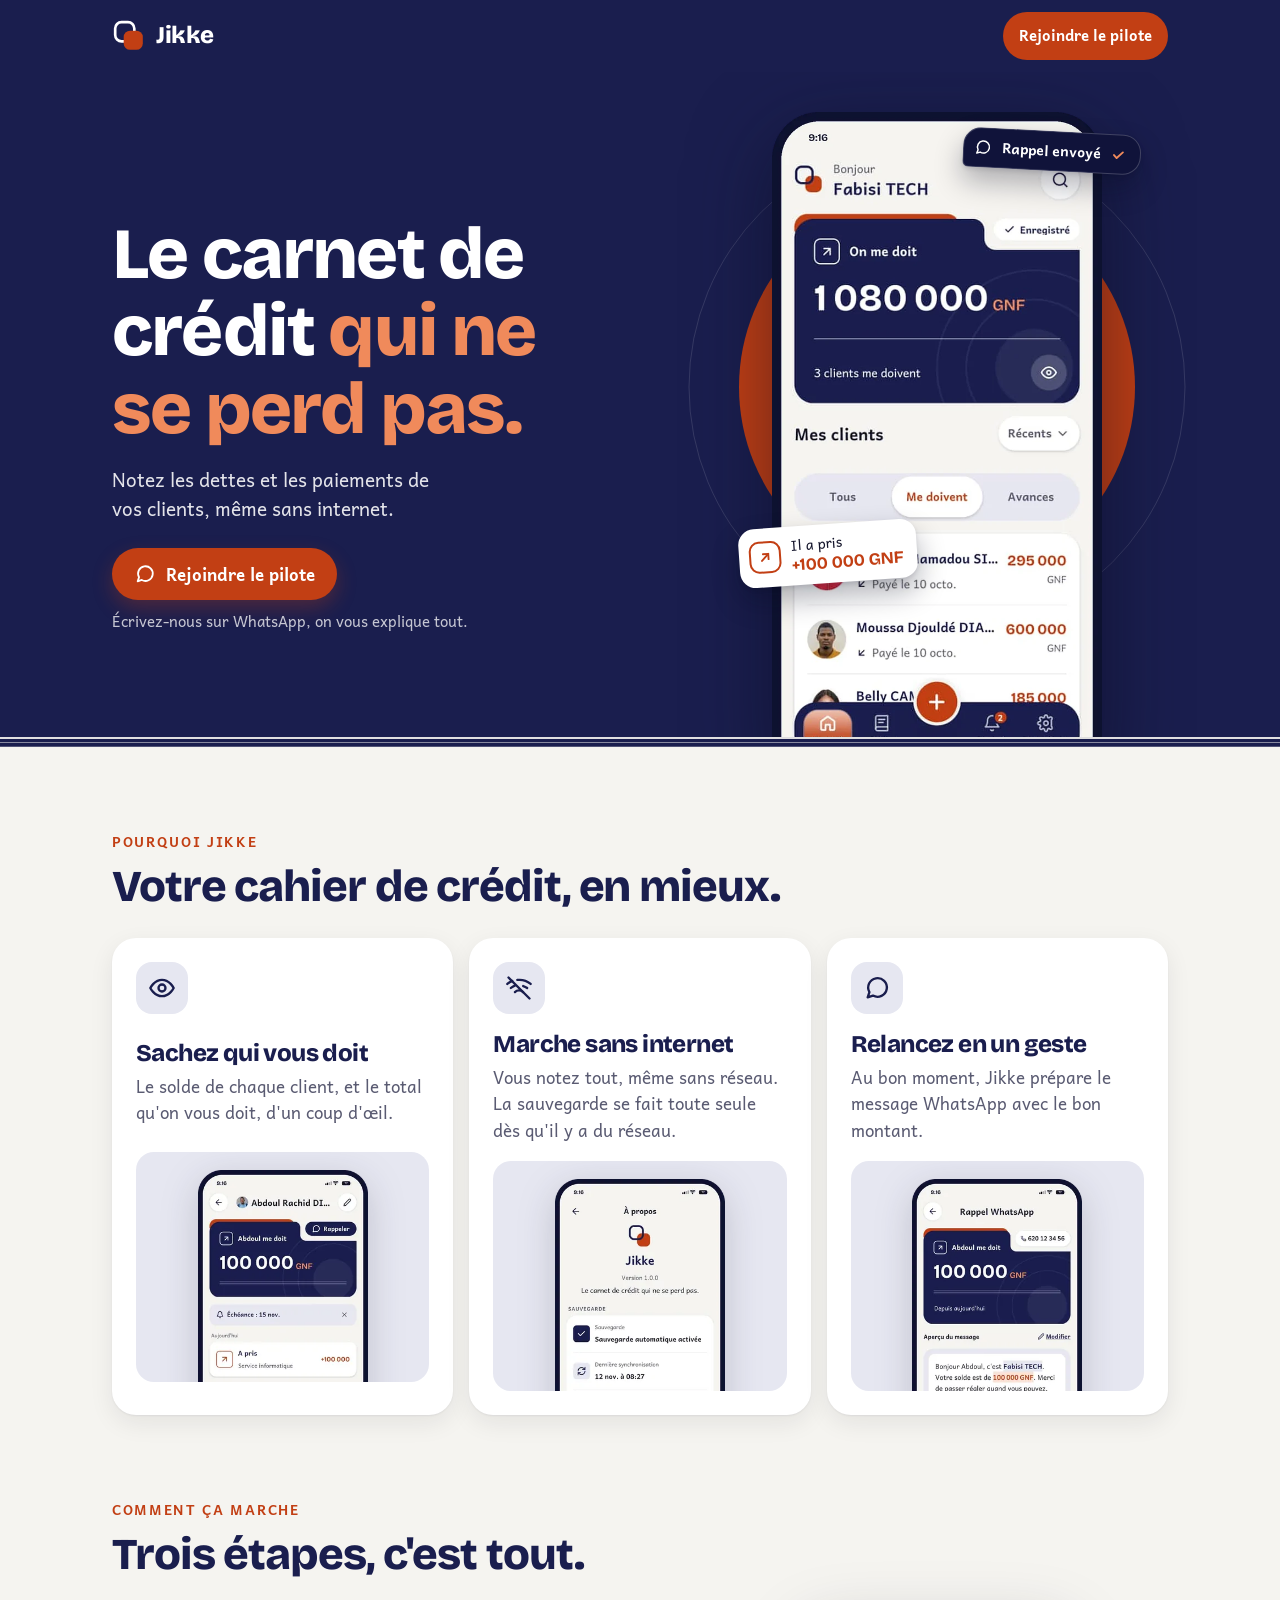
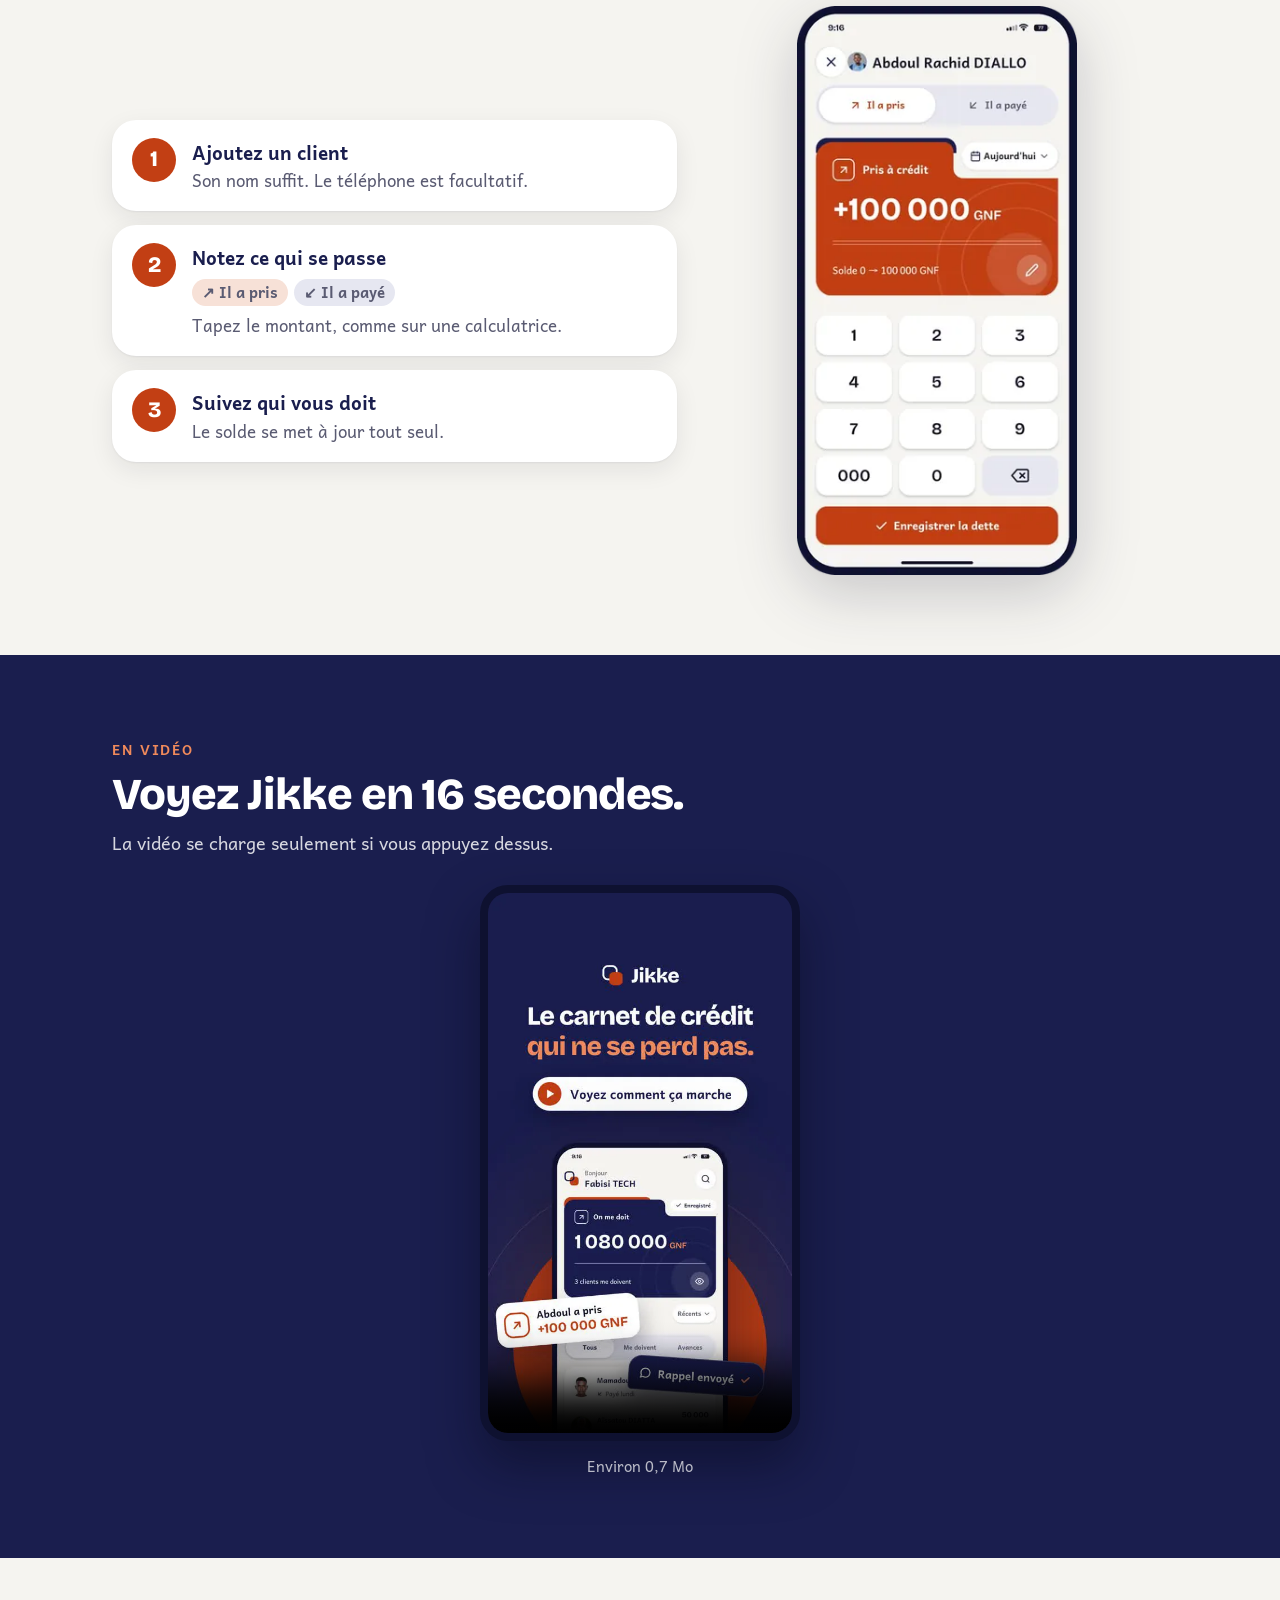
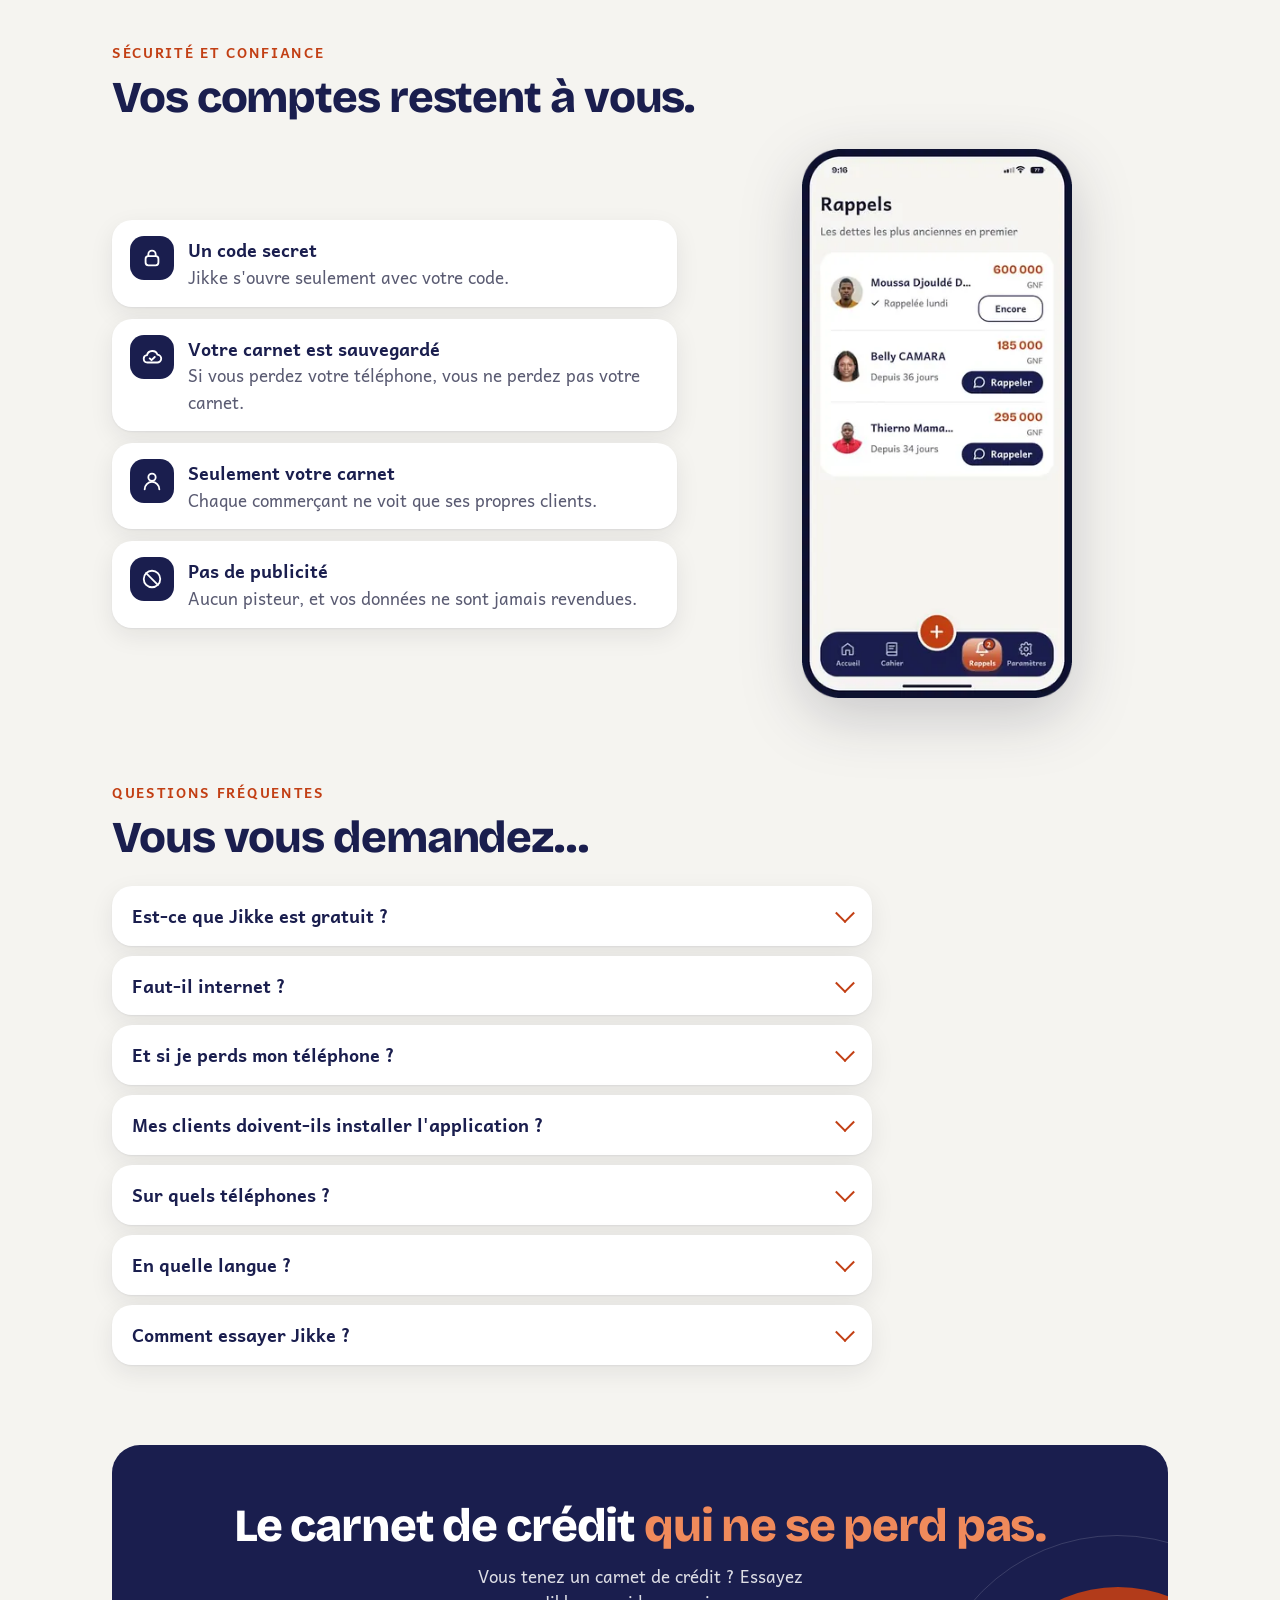
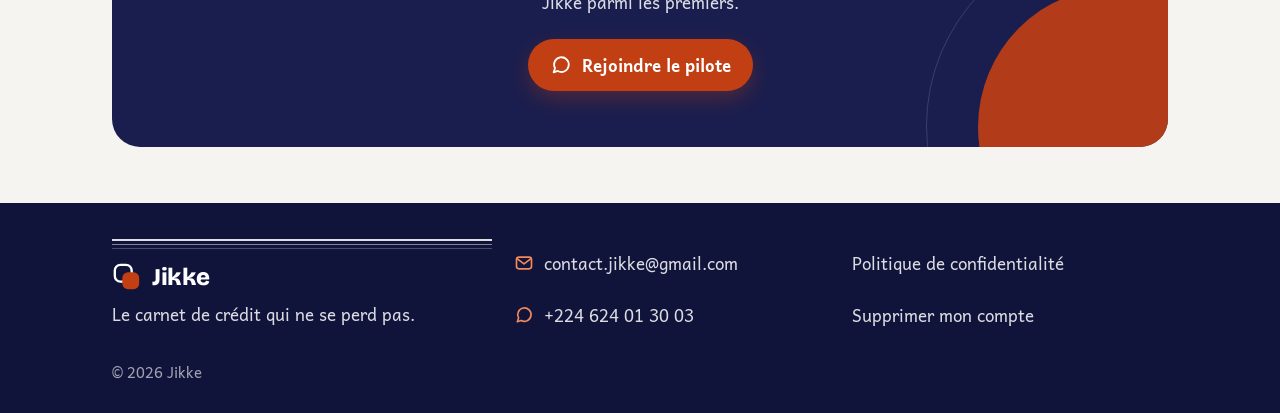
==== index.html @ adb28950 "Site vitrine Jikke : accueil, vidéo, FAQ et page « Supprimer mon compte »" ====
<!doctype html>
<html lang="fr">
<head>
<meta charset="utf-8">
<meta name="viewport" content="width=device-width, initial-scale=1">
<title>Jikke · Le carnet de crédit qui ne se perd pas</title>
<meta name="description" content="Notez les dettes et les paiements de vos clients sur votre téléphone, même sans internet. Jikke, le carnet de crédit des commerçantes et commerçants de Guinée.">
<meta name="theme-color" content="#1A1E4E">
<link rel="canonical" href="https://boubacarsi.github.io/jikke-site/">
<link rel="icon" href="favicon.svg" type="image/svg+xml">
<link rel="apple-touch-icon" href="apple-touch-icon.png">

<!-- Aperçu du lien sur WhatsApp et Facebook. Si vous changez d'adresse (nom de domaine), remplacez https://boubacarsi.github.io/jikke-site/ partout ici. -->
<meta property="og:type" content="website">
<meta property="og:locale" content="fr_FR">
<meta property="og:site_name" content="Jikke">
<meta property="og:title" content="Jikke · Le carnet de crédit qui ne se perd pas">
<meta property="og:description" content="Notez les dettes et les paiements de vos clients, même sans internet. Sachez toujours qui vous doit, et combien.">
<meta property="og:url" content="https://boubacarsi.github.io/jikke-site/">
<meta property="og:image" content="https://boubacarsi.github.io/jikke-site/img/partage.jpg">
<meta property="og:image:width" content="1200">
<meta property="og:image:height" content="630">
<meta property="og:image:alt" content="Jikke : l'écran d'accueil de l'application, avec le total de ce qu'on me doit et la liste des clients.">
<meta name="twitter:card" content="summary_large_image">

<link rel="preload" href="fonts/bricolage-grotesque-latin-800-normal.woff2" as="font" type="font/woff2" crossorigin>
<link rel="preload" href="fonts/andika-latin-400-normal.woff2" as="font" type="font/woff2" crossorigin>
<link rel="stylesheet" href="css/style.css">
</head>
<body>
<a class="skip" href="#contenu">Aller au contenu</a>

<header class="entete">
  <div class="wrap">
    <a class="logo" href="./" aria-label="Jikke, accueil">
      <svg width="34" height="34" viewBox="0 0 32 32" fill="none" aria-hidden="true"><rect x="3" y="3" width="18" height="18" rx="6" stroke="#FFFFFF" stroke-width="2.5"/><rect x="11" y="11" width="18" height="18" rx="6" fill="#C23F14"/></svg>
      <span>Jikke</span>
    </a>
    <!-- BOUTON D'ACTION (1/3) — au lancement, remplacer par le lien Google Play (voir README) -->
    <a class="cta cta--petit" href="https://wa.me/224624013003?text=Bonjour%2C%20je%20veux%20essayer%20Jikke" rel="noopener">Rejoindre le pilote</a>
  </div>
</header>

<main id="contenu">

<section class="accroche" aria-labelledby="titre">
  <div class="wrap">
    <div>
      <h1 id="titre">Le carnet de crédit <em>qui ne se perd pas.</em></h1>
      <p class="intro">Notez les dettes et les paiements de vos clients, même sans internet.</p>
      <div class="actions">
        <!-- BOUTON D'ACTION (2/3) -->
        <a class="cta" href="https://wa.me/224624013003?text=Bonjour%2C%20je%20veux%20essayer%20Jikke" rel="noopener">
          <svg width="22" height="22" viewBox="0 0 24 24" fill="none" stroke="currentColor" stroke-width="2" stroke-linecap="round" stroke-linejoin="round" aria-hidden="true"><path d="M4 20l1.5-4.5A8 8 0 1 1 8.5 18.5L4 20z"/></svg>
          Rejoindre le pilote
        </a>
        <p class="cta-note">Écrivez-nous sur WhatsApp, on vous explique tout.</p>
      </div>
    </div>
    <div class="scene">
      <img class="tel" src="img/accueil-600.webp" srcset="img/accueil-300.webp 300w, img/accueil-600.webp 600w" sizes="(min-width:960px) 330px, 82vw" width="600" height="1220" fetchpriority="high"
           alt="L'écran d'accueil de Jikke : « On me doit 1 080 000 GNF », et la liste des 3 clients qui me doivent.">
      <div class="bulle bulle--pris" aria-hidden="true">
        <span class="ico"><svg width="16" height="16" viewBox="0 0 24 24" fill="none" stroke="currentColor" stroke-width="2.8" stroke-linecap="round" stroke-linejoin="round"><path d="M7 17L17 7"/><path d="M9 7h8v8"/></svg></span>
        <span>Il a pris<b>+100 000 GNF</b></span>
      </div>
      <div class="bulle bulle--wa" aria-hidden="true">
        <svg width="18" height="18" viewBox="0 0 24 24" fill="none" stroke="#FFFFFF" stroke-width="2" stroke-linecap="round" stroke-linejoin="round"><path d="M4 20l1.5-4.5A8 8 0 1 1 8.5 18.5L4 20z"/></svg>
        Rappel envoyé
        <svg width="15" height="15" viewBox="0 0 24 24" fill="none" stroke="#F08A5B" stroke-width="3" stroke-linecap="round" stroke-linejoin="round"><path d="M5 12.5l4.5 4.5L19 7.5"/></svg>
      </div>
    </div>
  </div>
  <div class="lisiere" aria-hidden="true"><i></i><i></i><i></i></div>
</section>

<section class="section" aria-labelledby="avantages">
  <div class="wrap">
    <p class="tag">Pourquoi Jikke</p>
    <h2 id="avantages">Votre cahier de crédit, en mieux.</h2>
    <div class="cartes">
      <article class="carte">
        <span class="pastille" aria-hidden="true"><svg width="28" height="28" viewBox="0 0 24 24" fill="none" stroke="currentColor" stroke-width="2" stroke-linecap="round" stroke-linejoin="round"><path d="M2 12s3.5-7 10-7 10 7 10 7-3.5 7-10 7S2 12 2 12z"/><circle cx="12" cy="12" r="3"/></svg></span>
        <div><h3>Sachez qui vous doit</h3><p>Le solde de chaque client, et le total qu'on vous doit, d'un coup d'œil.</p></div>
        <div class="apercu"><img src="img/fiche-client-300.webp" width="300" height="610" loading="lazy" alt="La fiche d'un client : il me doit 100 000 GNF, échéance le 15 novembre."></div>
      </article>
      <article class="carte">
        <span class="pastille" aria-hidden="true"><svg width="28" height="28" viewBox="0 0 24 24" fill="none" stroke="currentColor" stroke-width="2" stroke-linecap="round" stroke-linejoin="round"><path d="M2 8.5a15 15 0 0 1 4.2-2.6"/><path d="M10.5 5.1A15 15 0 0 1 22 8.5"/><path d="M5 12a10 10 0 0 1 3.4-2.1"/><path d="M15.6 10.3A10 10 0 0 1 19 12"/><path d="M8.5 15.5a5 5 0 0 1 7 0"/><path d="M3 3l18 18"/></svg></span>
        <div><h3>Marche sans internet</h3><p>Vous notez tout, même sans réseau. La sauvegarde se fait toute seule dès qu'il y a du réseau.</p></div>
        <div class="apercu"><img src="img/sauvegarde-300.webp" width="300" height="610" loading="lazy" alt="L'écran À propos : sauvegarde automatique activée, tout est envoyé."></div>
      </article>
      <article class="carte">
        <span class="pastille" aria-hidden="true"><svg width="28" height="28" viewBox="0 0 24 24" fill="none" stroke="currentColor" stroke-width="2" stroke-linecap="round" stroke-linejoin="round"><path d="M4 20l1.5-4.5A8 8 0 1 1 8.5 18.5L4 20z"/></svg></span>
        <div><h3>Relancez en un geste</h3><p>Au bon moment, Jikke prépare le message WhatsApp avec le bon montant.</p></div>
        <div class="apercu"><img src="img/rappel-whatsapp-300.webp" width="300" height="610" loading="lazy" alt="Le message de rappel prêt à envoyer sur WhatsApp : « Votre solde est de 100 000 GNF. Merci de passer régler quand vous pouvez. »"></div>
      </article>
    </div>
  </div>
</section>

<section class="section" aria-labelledby="etapes" style="padding-top:0">
  <div class="wrap">
    <p class="tag">Comment ça marche</p>
    <h2 id="etapes">Trois étapes, c'est tout.</h2>
    <div class="etapes">
      <ol>
        <li><div><strong>Ajoutez un client</strong><span>Son nom suffit. Le téléphone est facultatif.</span></div></li>
        <li><div><strong>Notez ce qui se passe</strong><span class="mots"><span class="mot mot--pris">↗ Il a pris</span><span class="mot mot--paye">↙ Il a payé</span></span><span style="display:block;margin-top:6px">Tapez le montant, comme sur une calculatrice.</span></div></li>
        <li><div><strong>Suivez qui vous doit</strong><span>Le solde se met à jour tout seul.</span></div></li>
      </ol>
      <figure>
        <img src="img/saisie-dette-600.webp" srcset="img/saisie-dette-300.webp 300w, img/saisie-dette-600.webp 600w" sizes="280px" width="600" height="1220" loading="lazy"
             alt="Noter une dette : « Il a pris +100 000 GNF », solde de 0 à 100 000 GNF, bouton Enregistrer la dette.">
      </figure>
    </div>
  </div>
</section>

<section class="section video-bloc" aria-labelledby="video">
  <div class="wrap">
    <p class="tag" style="color:var(--laterite-light)">En vidéo</p>
    <h2 id="video">Voyez Jikke en 16 secondes.</h2>
    <p class="chapo">La vidéo se charge seulement si vous appuyez dessus.</p>
    <div class="video-cadre">
      <video controls preload="none" playsinline poster="img/video-apercu.webp" width="540" height="960" aria-label="Vidéo : Jikke montre en un coup d'œil qui vous doit, et combien.">
        <source src="video/jikke-on-me-doit.mp4" type="video/mp4">
        Votre téléphone ne peut pas lire cette vidéo.
      </video>
    </div>
    <p class="video-info">Environ 0,7 Mo</p>
  </div>
</section>

<section class="section" aria-labelledby="confiance">
  <div class="wrap">
    <p class="tag">Sécurité et confiance</p>
    <h2 id="confiance">Vos comptes restent à vous.</h2>
    <div class="confiance">
      <ul class="liste-confiance">
        <li><span class="pastille" aria-hidden="true"><svg width="22" height="22" viewBox="0 0 24 24" fill="none" stroke="currentColor" stroke-width="2" stroke-linecap="round" stroke-linejoin="round"><rect x="5" y="10" width="14" height="10" rx="3"/><path d="M8 10V8a4 4 0 0 1 8 0v2"/></svg></span><div><strong>Un code secret</strong><span>Jikke s'ouvre seulement avec votre code.</span></div></li>
        <li><span class="pastille" aria-hidden="true"><svg width="22" height="22" viewBox="0 0 24 24" fill="none" stroke="currentColor" stroke-width="2" stroke-linecap="round" stroke-linejoin="round"><path d="M7 18a4 4 0 0 1-.5-7.97A6 6 0 0 1 18 9.5a4.25 4.25 0 0 1-.5 8.5H7z"/><path d="M9.5 13.5l2 2 3.5-3.5"/></svg></span><div><strong>Votre carnet est sauvegardé</strong><span>Si vous perdez votre téléphone, vous ne perdez pas votre carnet.</span></div></li>
        <li><span class="pastille" aria-hidden="true"><svg width="22" height="22" viewBox="0 0 24 24" fill="none" stroke="currentColor" stroke-width="2" stroke-linecap="round" stroke-linejoin="round"><circle cx="12" cy="8" r="4"/><path d="M4 21a8 8 0 0 1 16 0"/></svg></span><div><strong>Seulement votre carnet</strong><span>Chaque commerçant ne voit que ses propres clients.</span></div></li>
        <li><span class="pastille" aria-hidden="true"><svg width="22" height="22" viewBox="0 0 24 24" fill="none" stroke="currentColor" stroke-width="2" stroke-linecap="round" stroke-linejoin="round"><circle cx="12" cy="12" r="9"/><path d="M5.6 5.6l12.8 12.8"/></svg></span><div><strong>Pas de publicité</strong><span>Aucun pisteur, et vos données ne sont jamais revendues.</span></div></li>
      </ul>
      <figure>
        <img src="img/rappels-600.webp" srcset="img/rappels-300.webp 300w, img/rappels-600.webp 600w" sizes="270px" width="600" height="1220" loading="lazy"
             alt="L'écran Rappels : les dettes les plus anciennes en premier, avec un bouton Rappeler pour chaque client.">
      </figure>
    </div>
  </div>
</section>

<section class="section" aria-labelledby="faq" style="padding-top:0">
  <div class="wrap">
    <p class="tag">Questions fréquentes</p>
    <h2 id="faq">Vous vous demandez…</h2>
    <div class="faq">
      <details><summary>Est-ce que Jikke est gratuit ?</summary><p>Oui, Jikke est gratuit pendant son lancement. Si cela change un jour, vous serez prévenu à l'avance, et votre carnet restera toujours à vous.</p></details>
      <details><summary>Faut-il internet ?</summary><p>Non, pas pour noter. Il faut du réseau de temps en temps pour sauvegarder votre carnet. La sauvegarde se fait toute seule.</p></details>
      <details><summary>Et si je perds mon téléphone ?</summary><p>Votre carnet est sauvegardé. Vous le récupérez sur un nouveau téléphone.</p></details>
      <details><summary>Mes clients doivent-ils installer l'application ?</summary><p>Non. Seule la commerçante ou le commerçant utilise Jikke. Vos clients reçoivent juste les rappels sur WhatsApp, si vous le souhaitez.</p></details>
      <details><summary>Sur quels téléphones ?</summary><p>Sur les téléphones Android. Jikke est léger, pensé pour les téléphones ordinaires.</p></details>
      <details><summary>En quelle langue ?</summary><p>En français. Le soussou, le malinké et le pular arrivent bientôt.</p></details>
      <details><summary>Comment essayer Jikke ?</summary><p>Jikke est en test avec un petit groupe de commerçants. Écrivez-nous sur WhatsApp au +224 624 01 30 03 pour rejoindre le pilote.</p></details>
    </div>
  </div>
</section>

<section class="section" aria-labelledby="appel" style="padding-top:0;padding-bottom:0">
  <div class="wrap">
    <div class="appel">
      <h2 id="appel">Le carnet de crédit <em>qui ne se perd pas.</em></h2>
      <p>Vous tenez un carnet de crédit ? Essayez Jikke parmi les premiers.</p>
      <!-- BOUTON D'ACTION (3/3) -->
      <a class="cta" href="https://wa.me/224624013003?text=Bonjour%2C%20je%20veux%20essayer%20Jikke" rel="noopener">
        <svg width="22" height="22" viewBox="0 0 24 24" fill="none" stroke="currentColor" stroke-width="2" stroke-linecap="round" stroke-linejoin="round" aria-hidden="true"><path d="M4 20l1.5-4.5A8 8 0 1 1 8.5 18.5L4 20z"/></svg>
        Rejoindre le pilote
      </a>
    </div>
  </div>
</section>

</main>

<footer class="pied">
  <div class="wrap">
    <div>
      <div class="lisiere" aria-hidden="true"><i></i><i></i><i></i></div>
      <a class="logo" href="./" aria-label="Jikke, accueil" style="color:#fff">
        <svg width="30" height="30" viewBox="0 0 32 32" fill="none" aria-hidden="true"><rect x="3" y="3" width="18" height="18" rx="6" stroke="#FFFFFF" stroke-width="2.5"/><rect x="11" y="11" width="18" height="18" rx="6" fill="#C23F14"/></svg>
        <span>Jikke</span>
      </a>
      <p>Le carnet de crédit qui ne se perd pas.</p>
    </div>
    <nav aria-label="Contact">
      <ul>
        <li><a href="mailto:contact.jikke@gmail.com"><svg class="ico" width="20" height="20" viewBox="0 0 24 24" fill="none" stroke="currentColor" stroke-width="2" stroke-linecap="round" stroke-linejoin="round" aria-hidden="true"><rect x="3" y="5" width="18" height="14" rx="3"/><path d="M4 7l8 6 8-6"/></svg>contact.jikke@gmail.com</a></li>
        <li><a href="https://wa.me/224624013003" rel="noopener"><svg class="ico" width="20" height="20" viewBox="0 0 24 24" fill="none" stroke="currentColor" stroke-width="2" stroke-linecap="round" stroke-linejoin="round" aria-hidden="true"><path d="M4 20l1.5-4.5A8 8 0 1 1 8.5 18.5L4 20z"/></svg>+224 624 01 30 03</a></li>
      </ul>
    </nav>
    <nav aria-label="Informations">
      <ul>
        <li><a href="https://boubacarsi.github.io/jikke-legal/" rel="noopener">Politique de confidentialité</a></li>
        <li><a href="supprimer-mon-compte.html">Supprimer mon compte</a></li>
      </ul>
    </nav>
    <small>© 2026 Jikke</small>
  </div>
</footer>
</body>
</html>
---- css/style.css ----
/* Jikke — site vitrine. Polices hébergées sur le site : aucune requête vers un service tiers. */
@font-face{font-family:"Andika";font-weight:400;font-display:swap;src:url(../fonts/andika-latin-400-normal.woff2) format("woff2");unicode-range:U+0000-00FF,U+0131,U+0152-0153,U+02BB-02BC,U+02C6,U+02DA,U+02DC,U+2000-206F,U+20AC,U+2122,U+2191,U+2193,U+2212,U+2215,U+FEFF,U+FFFD}
@font-face{font-family:"Andika";font-weight:700;font-display:swap;src:url(../fonts/andika-latin-700-normal.woff2) format("woff2");unicode-range:U+0000-00FF,U+0131,U+0152-0153,U+02BB-02BC,U+02C6,U+02DA,U+02DC,U+2000-206F,U+20AC,U+2122,U+2191,U+2193,U+2212,U+2215,U+FEFF,U+FFFD}
@font-face{font-family:"Andika";font-weight:400;font-display:swap;src:url(../fonts/andika-latin-ext-400-normal.woff2) format("woff2");unicode-range:U+0100-02AF,U+0304,U+0308,U+0329,U+1E00-1E9F,U+1EF2-1EFF,U+2020,U+20A0-20AB,U+20AD-20C0,U+2113,U+2C60-2C7F,U+A720-A7FF}
@font-face{font-family:"Andika";font-weight:700;font-display:swap;src:url(../fonts/andika-latin-ext-700-normal.woff2) format("woff2");unicode-range:U+0100-02AF,U+0304,U+0308,U+0329,U+1E00-1E9F,U+1EF2-1EFF,U+2020,U+20A0-20AB,U+20AD-20C0,U+2113,U+2C60-2C7F,U+A720-A7FF}
@font-face{font-family:"Bricolage Grotesque";font-weight:700;font-display:swap;src:url(../fonts/bricolage-grotesque-latin-700-normal.woff2) format("woff2")}
@font-face{font-family:"Bricolage Grotesque";font-weight:800;font-display:swap;src:url(../fonts/bricolage-grotesque-latin-800-normal.woff2) format("woff2")}

:root{
  --indigo:#1A1E4E; --indigo-dark:#10133A; --laterite:#C23F14; --laterite-light:#F08A5B;
  --coton:#F5F4F0; --blanc:#FFFFFF; --encre:#14152B; --gris:#5A5B72; --indigo-10:#E6E7F1; --laterite-10:#F7E1D7;
  --r:24px; --ombre:0 1px 2px rgba(20,21,43,.06),0 8px 24px rgba(20,21,43,.08);
  --titre:"Bricolage Grotesque","Arial Narrow","Helvetica Neue",sans-serif;
  --texte:"Andika","Trebuchet MS",Verdana,sans-serif;
  --gouttiere:16px; --max:1120px;
}
*{box-sizing:border-box}
html{-webkit-text-size-adjust:100%;scroll-behavior:smooth}
@media (prefers-reduced-motion:reduce){html{scroll-behavior:auto}*{transition:none!important;animation:none!important}}
body{margin:0;background:var(--coton);color:var(--encre);font-family:var(--texte);font-size:17px;line-height:1.55}
img,video{max-width:100%;display:block}
a{color:inherit}
h1,h2,h3{font-family:var(--titre);font-weight:800;letter-spacing:-.025em;line-height:1.08;margin:0;text-wrap:balance}
p{margin:0}
.wrap{width:100%;max-width:var(--max);margin:0 auto;padding:0 var(--gouttiere)}
.sr{position:absolute;width:1px;height:1px;overflow:hidden;clip:rect(0 0 0 0);white-space:nowrap}
.skip{position:absolute;left:12px;top:-60px;z-index:20;background:var(--blanc);color:var(--indigo);padding:12px 16px;border-radius:12px;font-weight:700}
.skip:focus{top:12px}
:focus-visible{outline:3px solid var(--laterite-light);outline-offset:3px;border-radius:8px}

/* Logo */
.logo{display:inline-flex;align-items:center;gap:10px;text-decoration:none;min-height:48px}
.logo svg{flex:none}
.logo span{font-family:var(--titre);font-weight:800;font-size:24px;letter-spacing:-.02em}

/* Bouton d'action : un seul endroit à changer au lancement (voir README) */
.cta{display:inline-flex;align-items:center;justify-content:center;gap:10px;min-height:52px;padding:0 22px;border-radius:999px;
  background:var(--laterite);color:#fff;font-weight:700;font-size:17px;text-decoration:none;box-shadow:0 8px 20px rgba(194,63,20,.3);transition:transform .12s ease,filter .12s ease}
.cta:hover{filter:brightness(1.06)}
.cta:active{transform:scale(.98)}
.cta svg{flex:none}
.cta--petit{min-height:48px;padding:0 16px;font-size:15px;box-shadow:none}
.cta-note{font-size:15px;color:rgba(255,255,255,.75);margin-top:10px}

/* En-tête */
.entete{background:var(--indigo);color:#fff}
.entete .wrap{display:flex;align-items:center;justify-content:space-between;gap:12px;min-height:72px}

/* Accroche */
.accroche{background:var(--indigo);color:#fff;position:relative;overflow:hidden;padding:24px 0 0}
.accroche .wrap{display:grid;gap:28px;position:relative;z-index:1}
.accroche h1{font-size:clamp(38px,11vw,64px)}
.accroche h1 em{font-style:normal;color:var(--laterite-light)}
.accroche .intro{font-size:19px;color:rgba(255,255,255,.88);max-width:30ch;margin-top:16px}
.accroche .actions{margin-top:24px}
.accroche .scene{position:relative;justify-self:center;width:min(300px,82vw);padding-bottom:0}
.accroche .scene::before{content:"";position:absolute;left:50%;top:44%;width:120%;aspect-ratio:1;transform:translate(-50%,-50%);border-radius:50%;background:var(--laterite);z-index:-1}
.accroche .scene::after{content:"";position:absolute;left:50%;top:44%;width:150%;aspect-ratio:1;transform:translate(-50%,-50%);border-radius:50%;border:1px solid rgba(255,255,255,.12);z-index:-1}
.accroche .tel{width:100%;height:auto;margin-bottom:-24%;filter:drop-shadow(0 24px 40px rgba(8,10,30,.5))}
.bulle{position:absolute;display:flex;align-items:center;gap:10px;padding:10px 14px 10px 10px;border-radius:16px;background:#fff;color:var(--encre);
  box-shadow:0 2px 4px rgba(8,10,30,.1),0 14px 28px rgba(8,10,30,.3);font-size:14px;line-height:1.25;white-space:nowrap}
.bulle b{display:block;font-family:var(--titre);font-size:17px;color:var(--laterite)}
.bulle .ico{width:32px;height:32px;border-radius:10px;border:2.5px solid var(--laterite);color:var(--laterite);display:flex;align-items:center;justify-content:center;flex:none}
.bulle--pris{left:-10%;top:66%;transform:rotate(-4deg)}
.bulle--wa{right:-12%;top:3%;transform:rotate(3deg);background:var(--indigo-dark);color:#fff;border:1px solid rgba(255,255,255,.2);border-radius:18px 18px 18px 6px;font-weight:700}
.lisiere{display:flex;flex-direction:column;gap:3px}
.lisiere i{display:block;height:1px;background:rgba(245,244,240,.5)}
.lisiere i:first-child{height:2px;background:rgba(245,244,240,.9)}
.lisiere i:last-child{background:rgba(245,244,240,.25)}
.accroche .lisiere{position:relative;z-index:2;background:var(--indigo);padding-top:0}

/* Sections */
.section{padding:56px 0}
.section h2{font-size:clamp(30px,8vw,44px);color:var(--indigo)}
.section .chapo{color:var(--gris);font-size:18px;margin-top:10px;max-width:46ch}
.tag{display:inline-block;font-weight:700;font-size:14px;letter-spacing:.12em;text-transform:uppercase;color:var(--laterite);margin-bottom:10px}

/* Avantages */
.cartes{display:grid;gap:16px;margin-top:28px}
.carte{background:#fff;border-radius:var(--r);box-shadow:var(--ombre);padding:24px;display:grid;gap:18px;overflow:hidden}
.carte .pastille{width:52px;height:52px;border-radius:16px;background:var(--indigo-10);color:var(--indigo);display:flex;align-items:center;justify-content:center}
.carte h3{font-size:24px;color:var(--indigo)}
.carte p{color:var(--gris);margin-top:6px}
.carte .apercu{background:var(--indigo-10);border-radius:18px;padding:18px 0 0;display:flex;justify-content:center;height:230px;overflow:hidden}
.carte .apercu img{width:170px;height:auto;align-self:flex-start;filter:drop-shadow(0 10px 18px rgba(20,21,43,.18))}

/* Étapes */
.etapes{display:grid;gap:28px;margin-top:28px;align-items:center}
.etapes ol{list-style:none;margin:0;padding:0;display:grid;gap:14px;counter-reset:e}
.etapes li{display:flex;gap:16px;align-items:flex-start;background:#fff;border-radius:var(--r);box-shadow:var(--ombre);padding:18px 20px}
.etapes li::before{counter-increment:e;content:counter(e);flex:none;width:44px;height:44px;border-radius:50%;background:var(--laterite);color:#fff;
  display:flex;align-items:center;justify-content:center;font-family:var(--titre);font-weight:800;font-size:22px}
.etapes li strong{display:block;font-size:19px;color:var(--indigo)}
.etapes li span{color:var(--gris)}
.mots{display:inline-flex;gap:6px;flex-wrap:wrap;margin-top:6px}
.mot{display:inline-flex;align-items:center;gap:4px;padding:2px 10px;border-radius:999px;font-weight:700;font-size:15px}
.mot--pris{background:var(--laterite-10);color:#9A3210}
.mot--paye{background:var(--indigo-10);color:var(--indigo)}
.etapes figure{margin:0;justify-self:center;width:min(280px,76vw)}
.etapes figure img{width:100%;height:auto;filter:drop-shadow(0 18px 30px rgba(20,21,43,.2))}

/* Vidéo */
.video-bloc{background:var(--indigo);color:#fff}
.video-bloc h2{color:#fff}
.video-bloc .chapo{color:rgba(255,255,255,.82)}
.video-cadre{margin:28px auto 0;width:min(320px,100%);border-radius:28px;overflow:hidden;background:#0E1130;border:8px solid #0E1130;box-shadow:0 24px 50px rgba(8,10,30,.5)}
.video-cadre video{width:100%;aspect-ratio:9/16;height:auto;background:#0E1130}
.video-info{text-align:center;font-size:15px;color:rgba(255,255,255,.7);margin-top:14px}

/* Confiance */
.confiance{display:grid;gap:28px;margin-top:28px;align-items:center}
.liste-confiance{list-style:none;margin:0;padding:0;display:grid;gap:12px}
.liste-confiance li{display:flex;gap:14px;align-items:flex-start;background:#fff;border-radius:20px;padding:16px 18px;box-shadow:var(--ombre)}
.liste-confiance .pastille{width:44px;height:44px;border-radius:14px;background:var(--indigo);color:#fff;display:flex;align-items:center;justify-content:center;flex:none}
.liste-confiance strong{display:block;color:var(--indigo);font-size:18px}
.liste-confiance span{color:var(--gris)}
.confiance figure{margin:0;justify-self:center;width:min(270px,74vw)}
.confiance figure img{width:100%;height:auto;filter:drop-shadow(0 18px 30px rgba(20,21,43,.2))}

/* FAQ */
.faq{margin-top:24px;display:grid;gap:10px;max-width:760px}
.faq details{background:#fff;border-radius:20px;box-shadow:var(--ombre)}
.faq summary{list-style:none;cursor:pointer;min-height:56px;padding:16px 56px 16px 20px;position:relative;font-weight:700;font-size:18px;color:var(--indigo)}
.faq summary::-webkit-details-marker{display:none}
.faq summary::after{content:"";position:absolute;right:20px;top:50%;width:12px;height:12px;border-right:2.5px solid var(--laterite);border-bottom:2.5px solid var(--laterite);transform:translateY(-70%) rotate(45deg);transition:transform .15s ease}
.faq details[open] summary::after{transform:translateY(-30%) rotate(-135deg)}
.faq details p{padding:0 20px 18px;color:var(--gris)}

/* Dernier appel */
.appel{background:var(--indigo);color:#fff;border-radius:28px;padding:36px 24px;text-align:center;position:relative;overflow:hidden}
.appel::before{content:"";position:absolute;right:-90px;bottom:-120px;width:280px;height:280px;border-radius:50%;background:var(--laterite);opacity:.9}
.appel::after{content:"";position:absolute;right:-140px;bottom:-170px;width:380px;height:380px;border-radius:50%;border:1px solid rgba(255,255,255,.14)}
.appel > *{position:relative;z-index:1}
.appel h2{color:#fff;font-size:clamp(30px,8vw,46px)}
.appel h2 em{font-style:normal;color:var(--laterite-light)}
.appel p{color:rgba(255,255,255,.85);margin:12px auto 24px;max-width:36ch}

/* Pied de page */
.pied{background:var(--indigo-dark);color:rgba(255,255,255,.85);padding:36px 0 28px;margin-top:56px}
.pied .wrap{display:grid;gap:22px}
.pied nav ul{list-style:none;margin:0;padding:0;display:grid;gap:4px}
.pied a{display:inline-flex;align-items:center;gap:10px;min-height:48px;text-decoration:none}
.pied a:hover{text-decoration:underline;text-underline-offset:4px}
.pied .ico{color:var(--laterite-light);flex:none}
.pied small{font-size:15px;color:rgba(255,255,255,.6)}
.pied .lisiere{margin-bottom:4px}

/* Page secondaire */
.page-simple{padding:40px 0 0}
.page-simple .wrap{max-width:760px}
.page-simple h1{font-size:clamp(34px,9vw,52px);color:var(--indigo)}
.page-simple .chapo{color:var(--gris);font-size:19px;margin-top:12px}
.bloc{background:#fff;border-radius:var(--r);box-shadow:var(--ombre);padding:24px;margin-top:18px}
.bloc h2{font-size:24px;color:var(--indigo);margin-bottom:12px}
.bloc ol,.bloc ul{margin:0;padding-left:22px;display:grid;gap:8px}
.bloc li::marker{color:var(--laterite);font-weight:700}
.bloc--alerte{background:var(--laterite-10)}
.bloc--conseil{background:var(--indigo-10)}
.email{display:inline-flex;align-items:center;gap:10px;min-height:52px;padding:0 20px;border-radius:999px;background:var(--indigo);color:#fff;font-weight:700;text-decoration:none;margin-top:14px;word-break:break-all}
.retour{display:inline-flex;align-items:center;gap:8px;min-height:48px;font-weight:700;color:var(--indigo);text-decoration:none}

/* Tablette et ordinateur */
@media (min-width:720px){
  :root{--gouttiere:32px}
  .cartes{grid-template-columns:repeat(3,1fr)}
  .etapes,.confiance{grid-template-columns:1.1fr .9fr}
  .pied .wrap{grid-template-columns:1.2fr 1fr 1fr;align-items:start}
  .appel{padding:56px 48px}
}
@media (min-width:960px){
  .accroche{padding-top:40px}
  .accroche .wrap{grid-template-columns:1.1fr .9fr;align-items:center}
  .accroche h1{font-size:72px}
  .accroche .scene{width:330px}
  .accroche .tel{margin-bottom:-14%}
  .section{padding:80px 0}
}
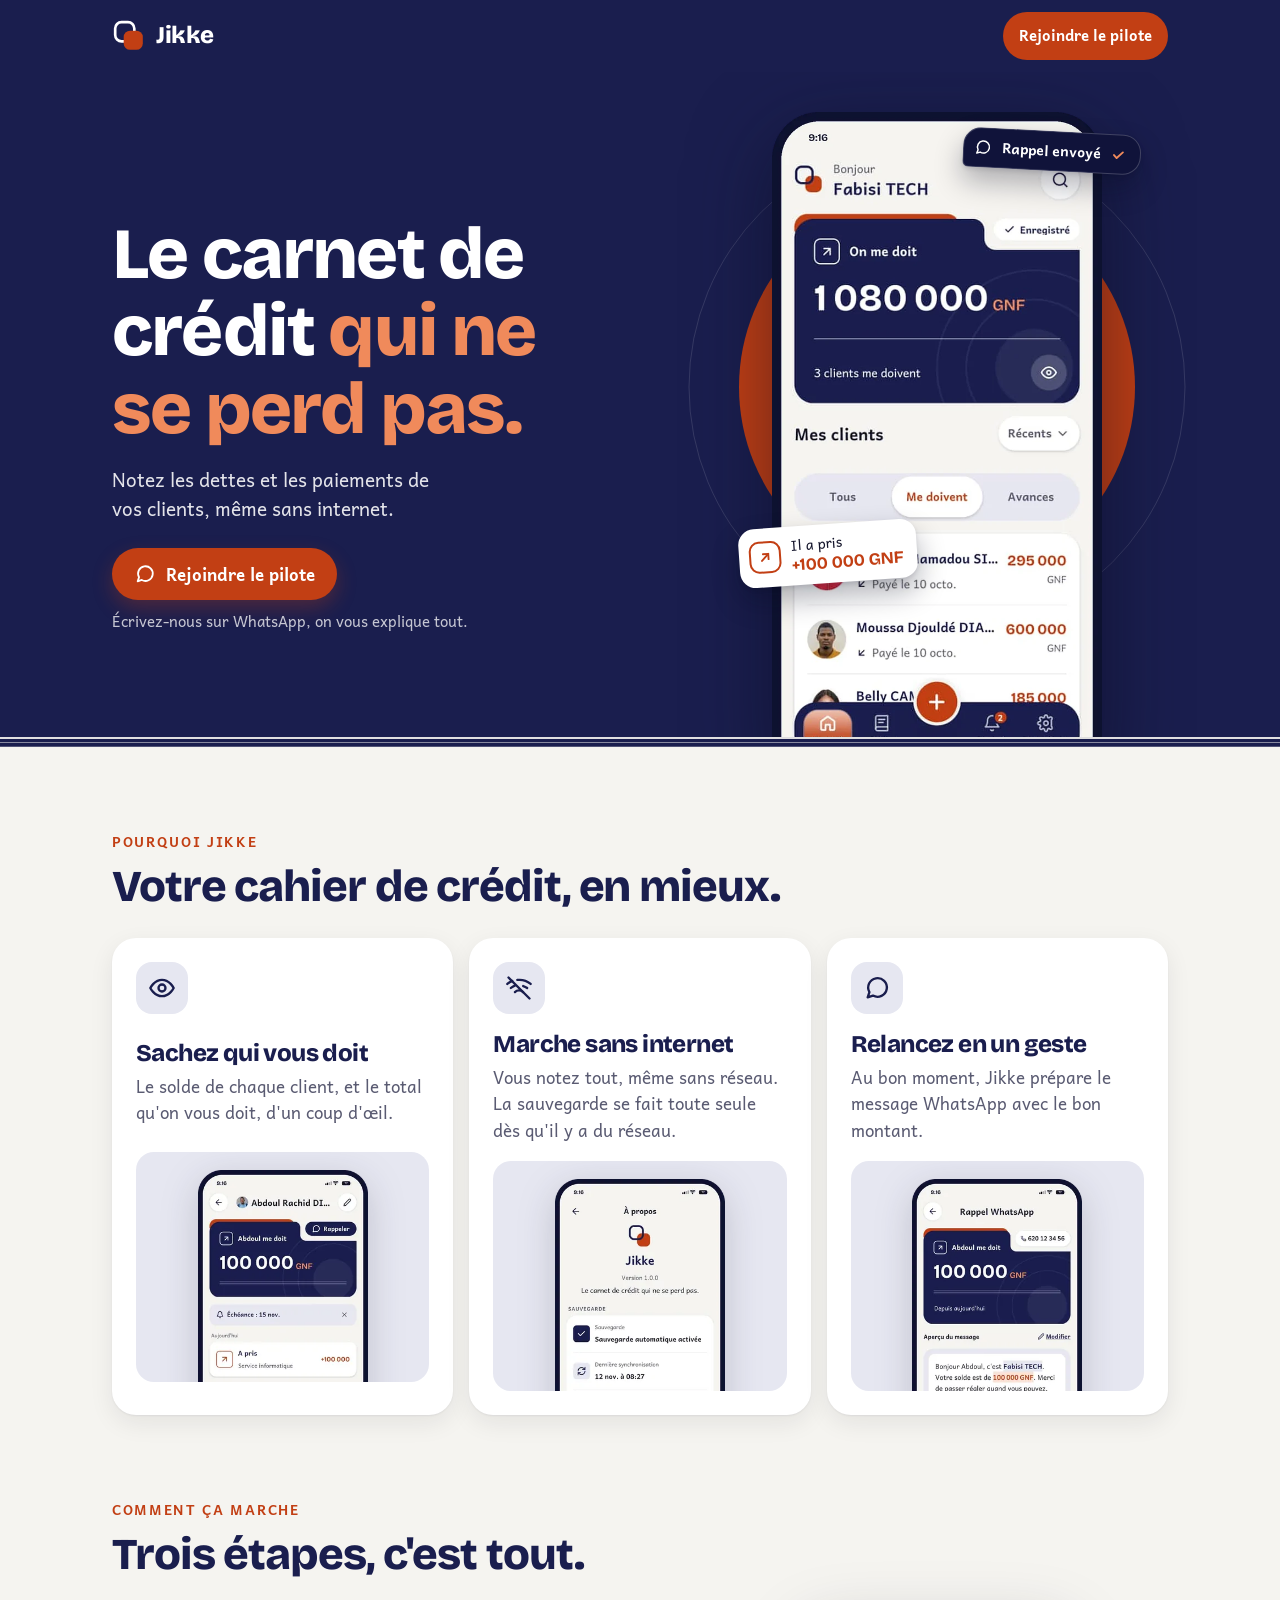
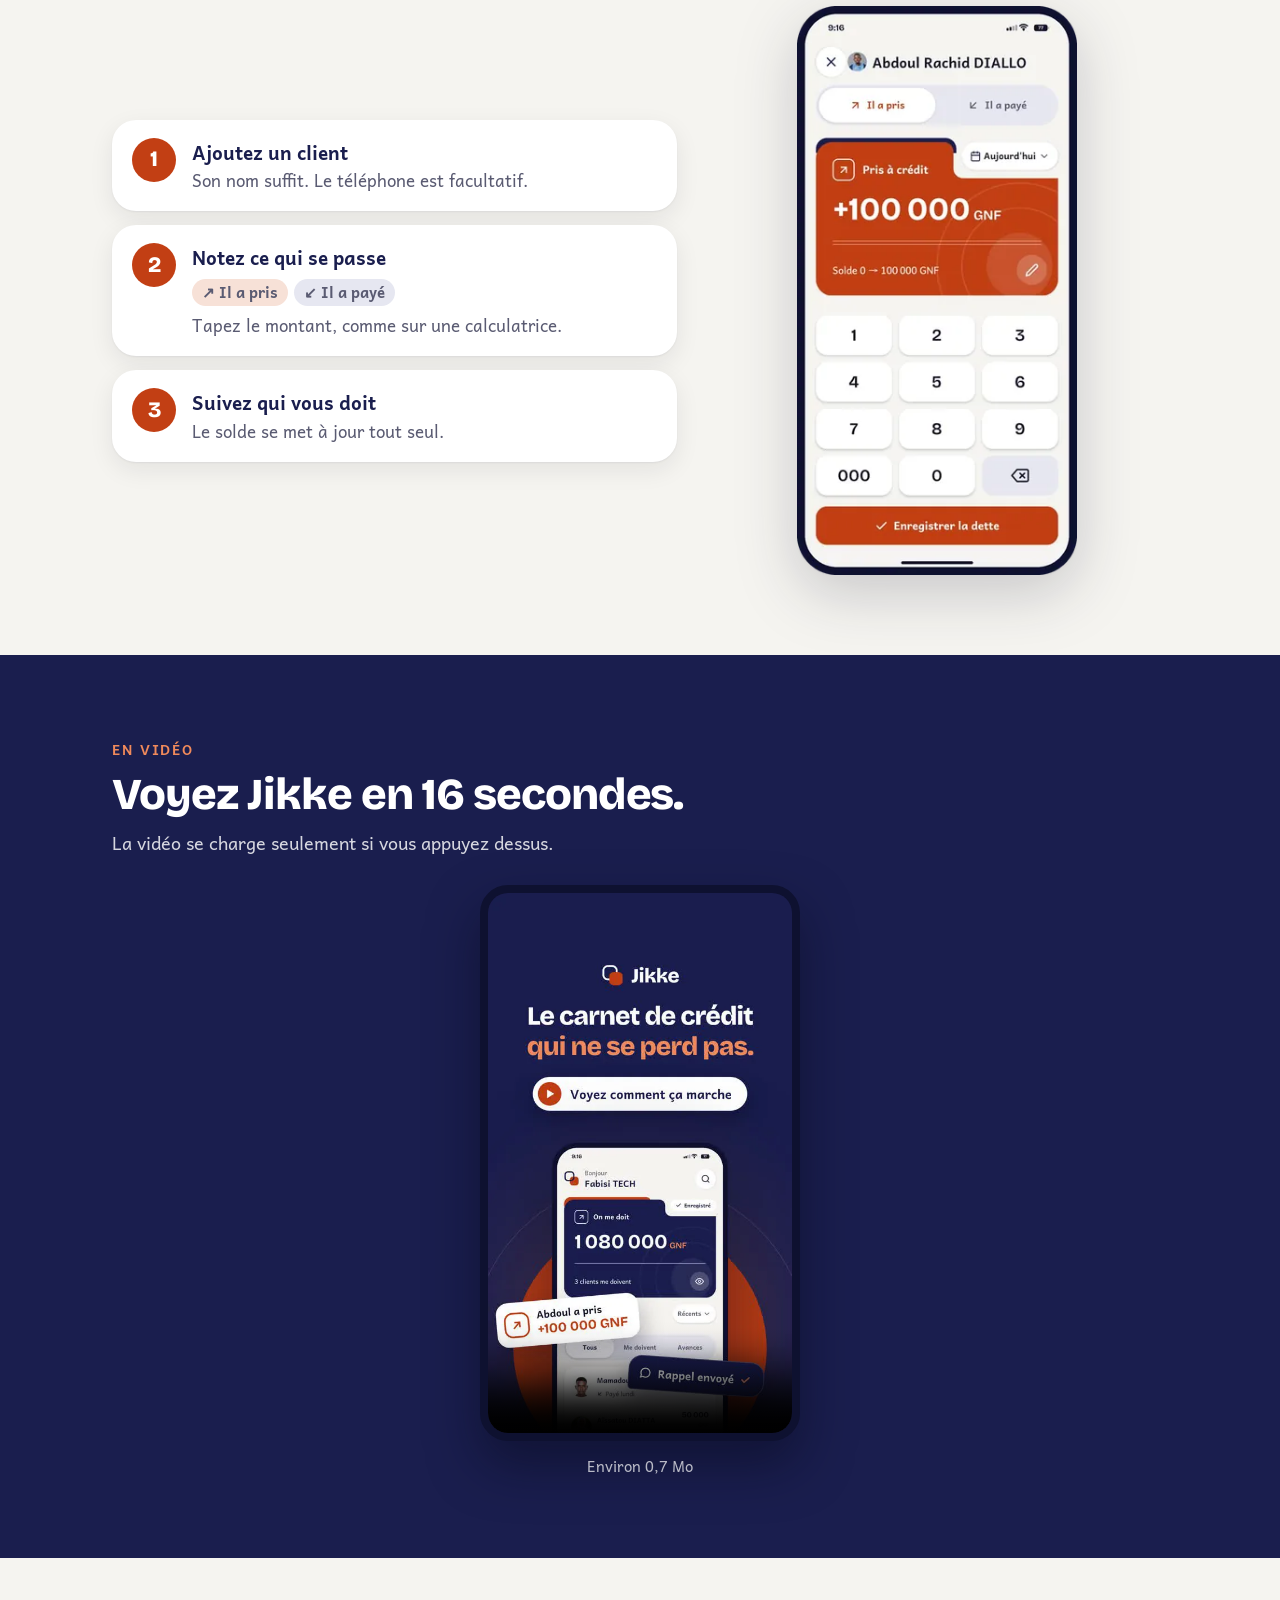
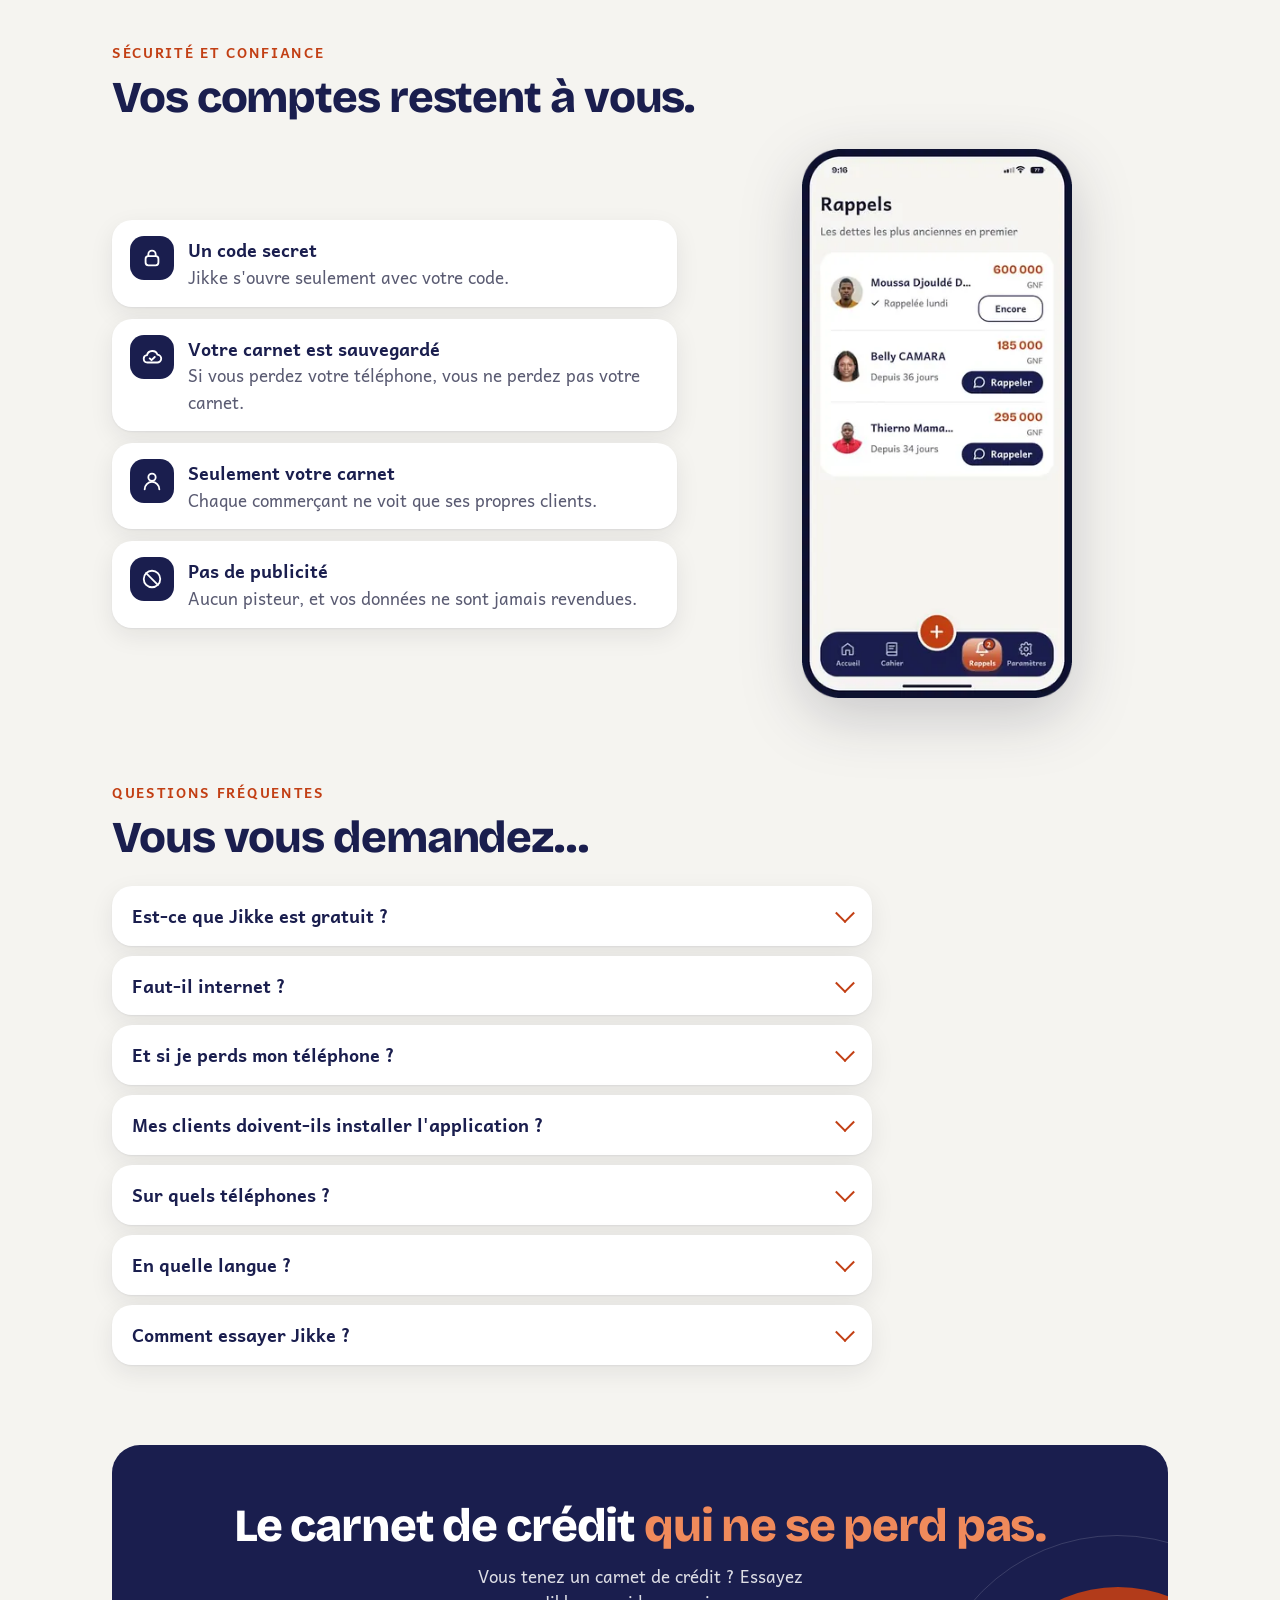
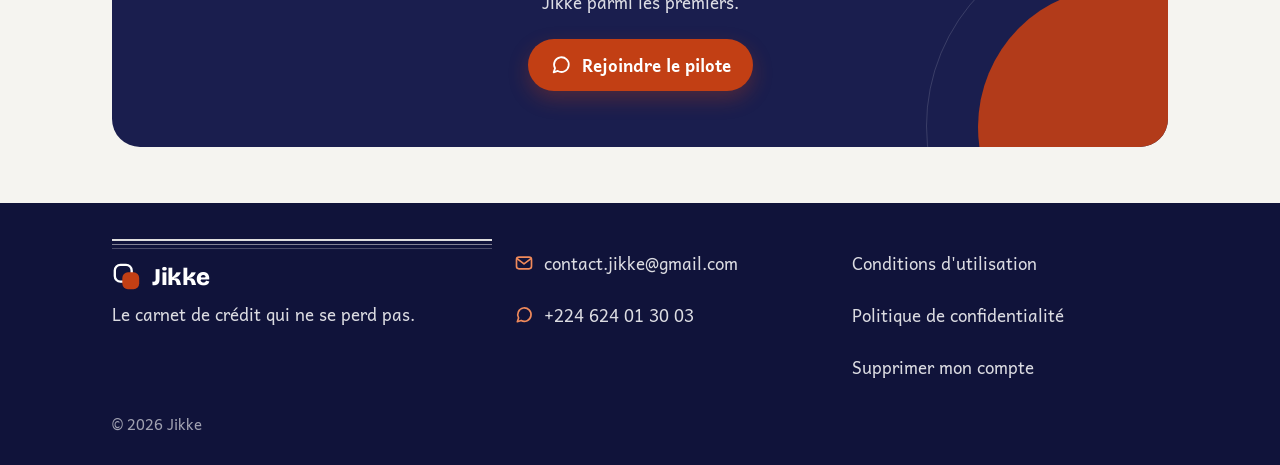
==== commit 43e4b69a: "Conditions d'utilisation + liens dans les pieds de page" ====
--- a/index.html
+++ b/index.html
@@ -200,6 +200,7 @@
     </nav>
     <nav aria-label="Informations">
       <ul>
+        <li><a href="conditions-utilisation.html">Conditions d'utilisation</a></li>
         <li><a href="https://boubacarsi.github.io/jikke-legal/" rel="noopener">Politique de confidentialité</a></li>
         <li><a href="supprimer-mon-compte.html">Supprimer mon compte</a></li>
       </ul>
--- a/css/style.css
+++ b/css/style.css
@@ -159,6 +159,16 @@
 .email{display:inline-flex;align-items:center;gap:10px;min-height:52px;padding:0 20px;border-radius:999px;background:var(--indigo);color:#fff;font-weight:700;text-decoration:none;margin-top:14px;word-break:break-all}
 .retour{display:inline-flex;align-items:center;gap:8px;min-height:48px;font-weight:700;color:var(--indigo);text-decoration:none}
 
+/* Pages légales (conditions d'utilisation, confidentialité) */
+.legal .maj{color:var(--gris);font-size:15px;margin-top:10px}
+.legal .bloc p+p,.legal .bloc p+ul,.legal .bloc ul+p,.legal .bloc h3+p,.legal .bloc h3+ul{margin-top:12px}
+.legal .bloc h3{font-family:var(--texte);font-weight:700;font-size:18px;letter-spacing:0;color:var(--encre);margin-top:18px}
+.legal .bloc a{color:var(--indigo);font-weight:700;text-underline-offset:3px;overflow-wrap:anywhere}
+.sommaire ol{gap:2px}
+.legal .sommaire a{display:inline-block;padding:6px 0;text-decoration:none;font-weight:400}
+.sommaire a:hover{text-decoration:underline}
+.legal .bloc[id]{scroll-margin-top:16px}
+
 /* Tablette et ordinateur */
 @media (min-width:720px){
   :root{--gouttiere:32px}
